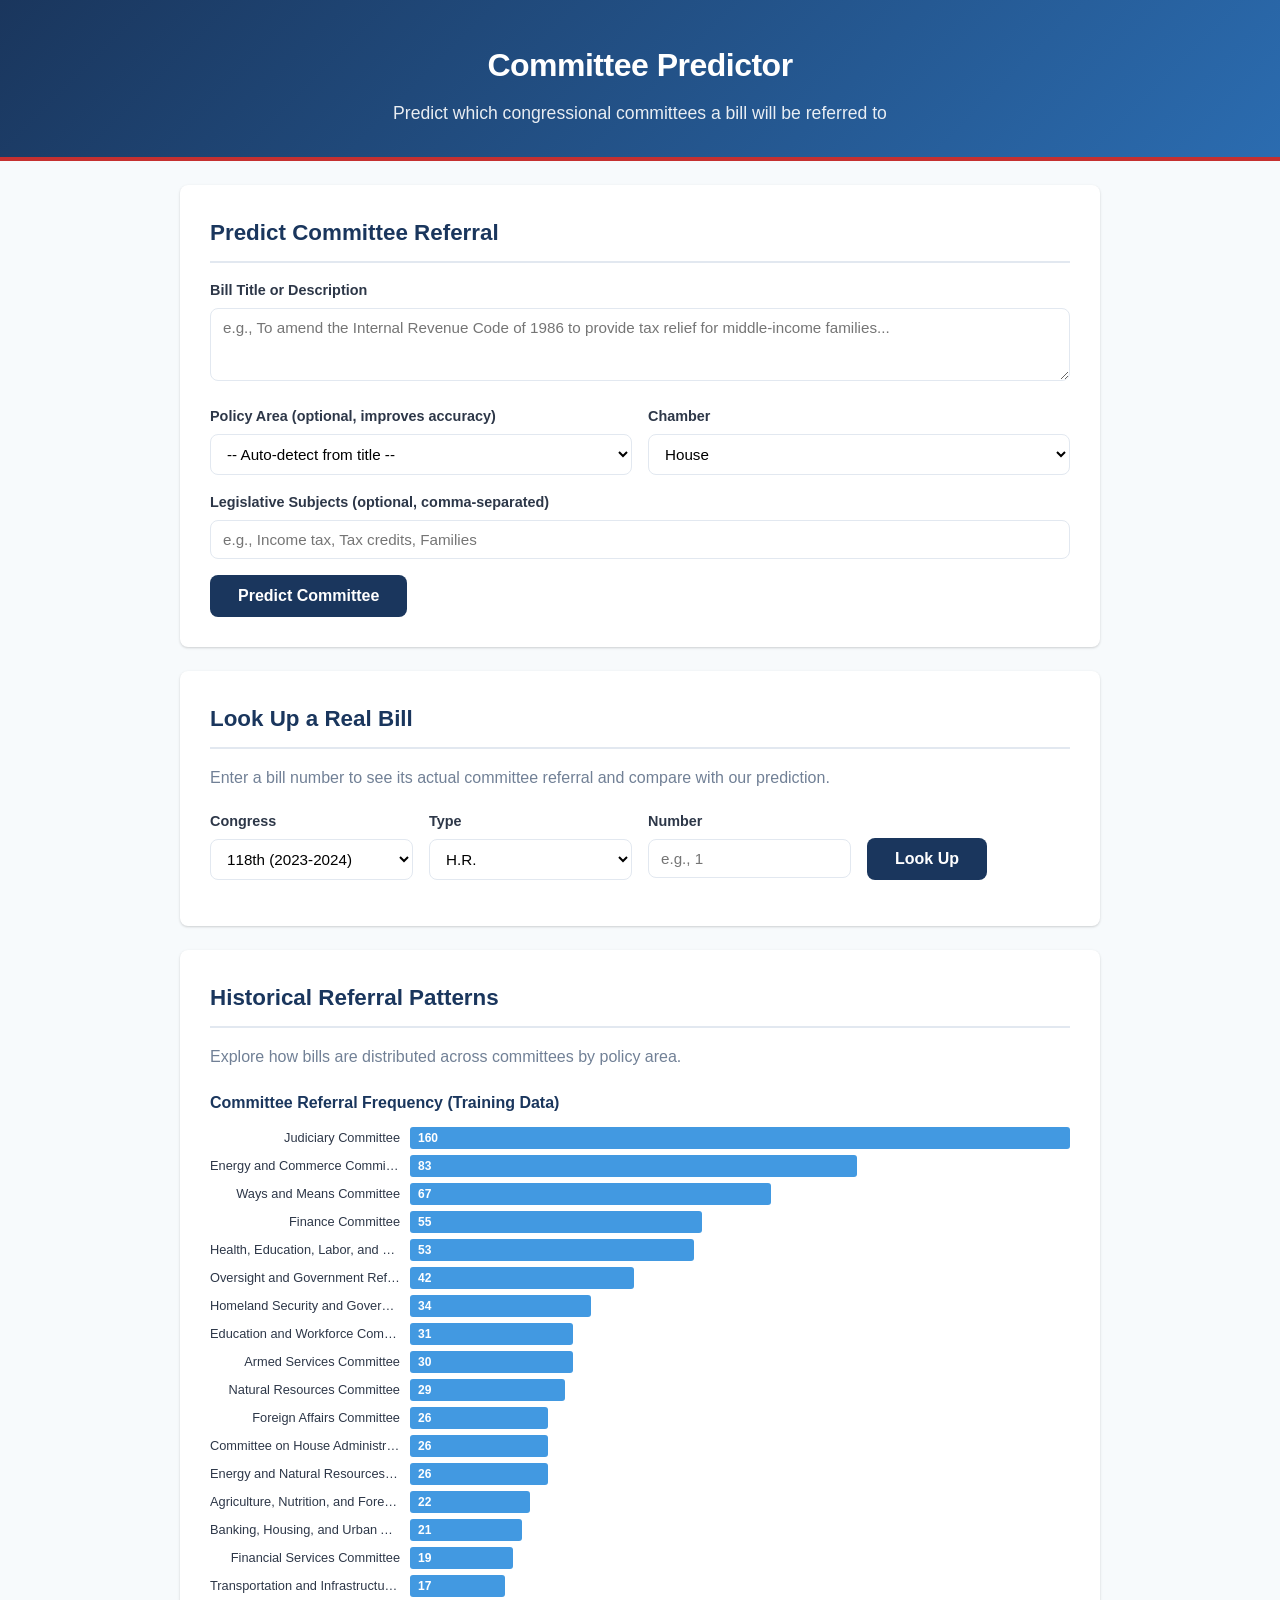
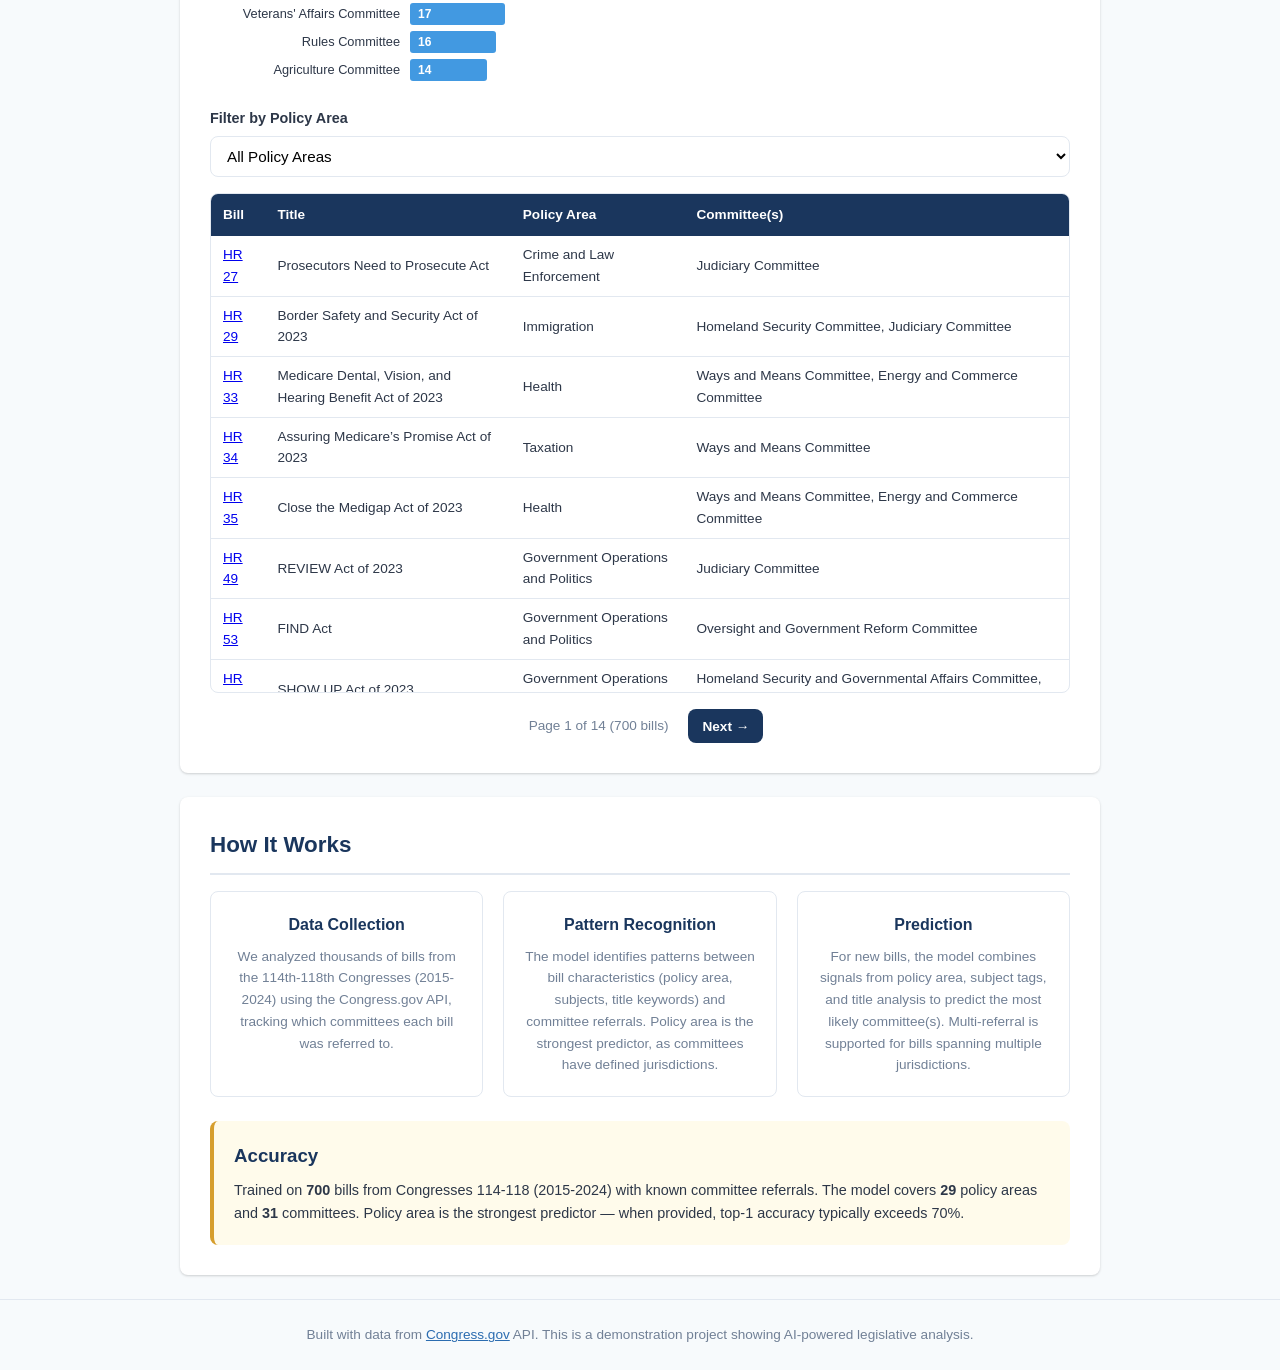
==== webapp/index.html @ cbdc113d "Add prediction model, data collection, and web app - Data collection from Congress.gov API (700+ bil" ====
<!DOCTYPE html>
<html lang="en">
<head>
    <meta charset="UTF-8">
    <meta name="viewport" content="width=device-width, initial-scale=1.0">
    <title>Committee Predictor - Where Will This Bill Go?</title>
    <link rel="stylesheet" href="css/style.css">
</head>
<body>
    <header>
        <div class="container">
            <h1>Committee Predictor</h1>
            <p class="subtitle">Predict which congressional committees a bill will be referred to</p>
        </div>
    </header>

    <main class="container">
        <!-- Prediction Tool -->
        <section class="predict-section" id="predict">
            <h2>Predict Committee Referral</h2>
            <div class="input-group">
                <label for="bill-title">Bill Title or Description</label>
                <textarea id="bill-title" rows="3" placeholder="e.g., To amend the Internal Revenue Code of 1986 to provide tax relief for middle-income families..."></textarea>
            </div>

            <div class="input-row">
                <div class="input-group">
                    <label for="policy-area">Policy Area (optional, improves accuracy)</label>
                    <select id="policy-area">
                        <option value="">-- Auto-detect from title --</option>
                    </select>
                </div>
                <div class="input-group">
                    <label for="chamber">Chamber</label>
                    <select id="chamber">
                        <option value="House">House</option>
                        <option value="Senate">Senate</option>
                    </select>
                </div>
            </div>

            <div class="input-group">
                <label for="subjects-input">Legislative Subjects (optional, comma-separated)</label>
                <input type="text" id="subjects-input" placeholder="e.g., Income tax, Tax credits, Families">
            </div>

            <button id="predict-btn" onclick="runPrediction()">Predict Committee</button>

            <div id="results" class="results-container" style="display: none;">
                <h3>Predicted Committee Referrals</h3>
                <div id="results-list"></div>
                <div id="explanation" class="explanation"></div>
            </div>
        </section>

        <!-- Live Lookup -->
        <section class="lookup-section" id="lookup">
            <h2>Look Up a Real Bill</h2>
            <p class="section-desc">Enter a bill number to see its actual committee referral and compare with our prediction.</p>
            <div class="input-row">
                <div class="input-group">
                    <label for="lookup-congress">Congress</label>
                    <select id="lookup-congress">
                        <option value="119">119th (2025-2026)</option>
                        <option value="118" selected>118th (2023-2024)</option>
                        <option value="117">117th (2021-2022)</option>
                    </select>
                </div>
                <div class="input-group">
                    <label for="lookup-type">Type</label>
                    <select id="lookup-type">
                        <option value="hr">H.R.</option>
                        <option value="s">S.</option>
                        <option value="hjres">H.J.Res.</option>
                        <option value="sjres">S.J.Res.</option>
                    </select>
                </div>
                <div class="input-group">
                    <label for="lookup-number">Number</label>
                    <input type="number" id="lookup-number" placeholder="e.g., 1" min="1">
                </div>
                <div class="input-group" style="align-self: flex-end;">
                    <button id="lookup-btn" onclick="lookupBill()">Look Up</button>
                </div>
            </div>
            <div id="lookup-results" style="display: none;">
                <div id="lookup-bill-info"></div>
                <div class="comparison-grid">
                    <div id="lookup-actual" class="comparison-col">
                        <h4>Actual Referral</h4>
                        <div id="actual-committees"></div>
                    </div>
                    <div id="lookup-predicted" class="comparison-col">
                        <h4>Predicted Referral</h4>
                        <div id="predicted-committees"></div>
                    </div>
                </div>
            </div>
        </section>

        <!-- Dataset Explorer -->
        <section class="dataset-section" id="dataset">
            <h2>Historical Referral Patterns</h2>
            <p class="section-desc">Explore how bills are distributed across committees by policy area.</p>
            <div id="pattern-chart" class="pattern-chart"></div>
            <div class="input-group">
                <label for="dataset-filter">Filter by Policy Area</label>
                <select id="dataset-filter" onchange="filterDataset()">
                    <option value="">All Policy Areas</option>
                </select>
            </div>
            <div id="dataset-table-container">
                <table id="dataset-table">
                    <thead>
                        <tr>
                            <th>Bill</th>
                            <th>Title</th>
                            <th>Policy Area</th>
                            <th>Committee(s)</th>
                        </tr>
                    </thead>
                    <tbody id="dataset-tbody"></tbody>
                </table>
            </div>
            <div class="pagination" id="pagination"></div>
        </section>

        <!-- How It Works -->
        <section class="about-section" id="about">
            <h2>How It Works</h2>
            <div class="about-grid">
                <div class="about-card">
                    <h3>Data Collection</h3>
                    <p>We analyzed thousands of bills from the 114th-118th Congresses (2015-2024) using the Congress.gov API, tracking which committees each bill was referred to.</p>
                </div>
                <div class="about-card">
                    <h3>Pattern Recognition</h3>
                    <p>The model identifies patterns between bill characteristics (policy area, subjects, title keywords) and committee referrals. Policy area is the strongest predictor, as committees have defined jurisdictions.</p>
                </div>
                <div class="about-card">
                    <h3>Prediction</h3>
                    <p>For new bills, the model combines signals from policy area, subject tags, and title analysis to predict the most likely committee(s). Multi-referral is supported for bills spanning multiple jurisdictions.</p>
                </div>
            </div>
            <div class="accuracy-note">
                <h3>Accuracy</h3>
                <p id="accuracy-text">Model accuracy statistics will appear here once loaded.</p>
            </div>
        </section>
    </main>

    <footer>
        <div class="container">
            <p>Built with data from <a href="https://congress.gov" target="_blank">Congress.gov</a> API.
            This is a demonstration project showing AI-powered legislative analysis.</p>
        </div>
    </footer>

    <script src="js/model.js"></script>
    <script src="js/app.js"></script>
</body>
</html>
---- webapp/css/style.css ----
/* === Base Reset & Variables === */
:root {
    --primary: #1a365d;
    --primary-light: #2b6cb0;
    --primary-lighter: #4299e1;
    --accent: #c53030;
    --accent-light: #fc8181;
    --bg: #f7fafc;
    --surface: #ffffff;
    --text: #2d3748;
    --text-light: #718096;
    --border: #e2e8f0;
    --success: #38a169;
    --warning: #d69e2e;
    --radius: 8px;
    --shadow: 0 1px 3px rgba(0,0,0,0.12), 0 1px 2px rgba(0,0,0,0.06);
    --shadow-lg: 0 4px 6px rgba(0,0,0,0.07), 0 10px 15px rgba(0,0,0,0.1);
}

* { box-sizing: border-box; margin: 0; padding: 0; }

body {
    font-family: -apple-system, BlinkMacSystemFont, 'Segoe UI', Roboto, sans-serif;
    color: var(--text);
    background: var(--bg);
    line-height: 1.6;
}

.container {
    max-width: 960px;
    margin: 0 auto;
    padding: 0 20px;
}

/* === Header === */
header {
    background: linear-gradient(135deg, var(--primary) 0%, var(--primary-light) 100%);
    color: white;
    padding: 40px 0 30px;
    text-align: center;
    border-bottom: 4px solid var(--accent);
}

header h1 {
    font-size: 2rem;
    font-weight: 700;
    margin-bottom: 8px;
    letter-spacing: -0.5px;
}

.subtitle {
    font-size: 1.1rem;
    opacity: 0.9;
    font-weight: 300;
}

/* === Sections === */
section {
    background: var(--surface);
    border-radius: var(--radius);
    box-shadow: var(--shadow);
    padding: 30px;
    margin: 24px auto;
}

section h2 {
    font-size: 1.4rem;
    color: var(--primary);
    margin-bottom: 16px;
    padding-bottom: 10px;
    border-bottom: 2px solid var(--border);
}

.section-desc {
    color: var(--text-light);
    margin-bottom: 20px;
}

/* === Form Elements === */
.input-group {
    margin-bottom: 16px;
}

.input-group label {
    display: block;
    font-weight: 600;
    font-size: 0.9rem;
    margin-bottom: 6px;
    color: var(--text);
}

.input-row {
    display: flex;
    gap: 16px;
    flex-wrap: wrap;
}

.input-row .input-group {
    flex: 1;
    min-width: 150px;
}

textarea, input[type="text"], input[type="number"], select {
    width: 100%;
    padding: 10px 12px;
    border: 1px solid var(--border);
    border-radius: var(--radius);
    font-size: 0.95rem;
    font-family: inherit;
    transition: border-color 0.2s;
    background: var(--surface);
}

textarea:focus, input:focus, select:focus {
    outline: none;
    border-color: var(--primary-lighter);
    box-shadow: 0 0 0 3px rgba(66, 153, 225, 0.15);
}

button {
    background: var(--primary);
    color: white;
    border: none;
    padding: 12px 28px;
    border-radius: var(--radius);
    font-size: 1rem;
    font-weight: 600;
    cursor: pointer;
    transition: background 0.2s, transform 0.1s;
}

button:hover {
    background: var(--primary-light);
    transform: translateY(-1px);
}

button:active {
    transform: translateY(0);
}

/* === Results === */
.results-container {
    margin-top: 24px;
    padding-top: 20px;
    border-top: 2px solid var(--border);
}

.results-container h3 {
    font-size: 1.1rem;
    margin-bottom: 16px;
    color: var(--primary);
}

.result-card {
    display: flex;
    align-items: center;
    padding: 14px 16px;
    border: 1px solid var(--border);
    border-radius: var(--radius);
    margin-bottom: 10px;
    transition: border-color 0.2s;
}

.result-card:hover {
    border-color: var(--primary-lighter);
}

.result-rank {
    font-size: 1.4rem;
    font-weight: 700;
    color: var(--text-light);
    width: 36px;
    text-align: center;
    flex-shrink: 0;
}

.result-bar-container {
    flex: 1;
    margin: 0 16px;
}

.result-name {
    font-weight: 600;
    font-size: 0.95rem;
    margin-bottom: 4px;
}

.result-bar {
    height: 8px;
    background: var(--border);
    border-radius: 4px;
    overflow: hidden;
}

.result-bar-fill {
    height: 100%;
    border-radius: 4px;
    transition: width 0.5s ease;
}

.confidence-high { background: var(--success); }
.confidence-med { background: var(--warning); }
.confidence-low { background: var(--primary-lighter); }

.result-confidence {
    font-size: 1.1rem;
    font-weight: 700;
    width: 60px;
    text-align: right;
    flex-shrink: 0;
}

.result-reasons {
    font-size: 0.8rem;
    color: var(--text-light);
    margin-top: 4px;
}

.explanation {
    margin-top: 16px;
    padding: 12px 16px;
    background: #ebf8ff;
    border-radius: var(--radius);
    font-size: 0.9rem;
    color: var(--primary);
    border-left: 4px solid var(--primary-lighter);
}

/* === Lookup === */
.comparison-grid {
    display: grid;
    grid-template-columns: 1fr 1fr;
    gap: 20px;
    margin-top: 20px;
}

.comparison-col h4 {
    font-size: 1rem;
    margin-bottom: 12px;
    color: var(--primary);
}

.comparison-col {
    padding: 16px;
    border-radius: var(--radius);
    border: 1px solid var(--border);
}

#lookup-bill-info {
    padding: 16px;
    background: #f0fff4;
    border-radius: var(--radius);
    margin-bottom: 16px;
    border-left: 4px solid var(--success);
}

#lookup-bill-info h3 {
    font-size: 1rem;
    margin-bottom: 4px;
}

#lookup-bill-info .bill-meta {
    font-size: 0.85rem;
    color: var(--text-light);
}

.committee-tag {
    display: inline-block;
    padding: 6px 12px;
    border-radius: 20px;
    font-size: 0.85rem;
    margin: 4px;
    font-weight: 500;
}

.committee-tag.actual {
    background: #c6f6d5;
    color: #22543d;
}

.committee-tag.predicted {
    background: #bee3f8;
    color: #2a4365;
}

.committee-tag.match {
    background: #c6f6d5;
    color: #22543d;
    border: 2px solid var(--success);
}

.match-indicator {
    margin-top: 12px;
    padding: 8px 12px;
    border-radius: var(--radius);
    font-weight: 600;
    font-size: 0.9rem;
    text-align: center;
}

.match-indicator.correct {
    background: #f0fff4;
    color: var(--success);
}

.match-indicator.partial {
    background: #fffff0;
    color: var(--warning);
}

/* === Pattern Chart === */
.pattern-chart {
    margin-bottom: 20px;
    overflow-x: auto;
}

.chart-bar-group {
    display: flex;
    align-items: center;
    margin-bottom: 6px;
}

.chart-label {
    width: 200px;
    font-size: 0.8rem;
    text-align: right;
    padding-right: 10px;
    flex-shrink: 0;
    overflow: hidden;
    text-overflow: ellipsis;
    white-space: nowrap;
}

.chart-bar {
    height: 22px;
    border-radius: 3px;
    background: var(--primary-lighter);
    transition: width 0.5s ease;
    min-width: 2px;
    display: flex;
    align-items: center;
    padding-left: 8px;
}

.chart-bar span {
    font-size: 0.75rem;
    color: white;
    font-weight: 600;
    white-space: nowrap;
}

/* === Dataset Table === */
#dataset-table-container {
    max-height: 500px;
    overflow-y: auto;
    border: 1px solid var(--border);
    border-radius: var(--radius);
}

table {
    width: 100%;
    border-collapse: collapse;
}

thead {
    position: sticky;
    top: 0;
    z-index: 1;
}

th {
    background: var(--primary);
    color: white;
    padding: 10px 12px;
    text-align: left;
    font-size: 0.85rem;
    font-weight: 600;
}

td {
    padding: 8px 12px;
    border-bottom: 1px solid var(--border);
    font-size: 0.85rem;
}

tr:hover td {
    background: #edf2f7;
}

.pagination {
    display: flex;
    justify-content: center;
    gap: 8px;
    margin-top: 16px;
}

.pagination button {
    padding: 6px 14px;
    font-size: 0.85rem;
}

.pagination button.active {
    background: var(--accent);
}

/* === About === */
.about-grid {
    display: grid;
    grid-template-columns: repeat(3, 1fr);
    gap: 20px;
    margin-bottom: 24px;
}

.about-card {
    padding: 20px;
    border: 1px solid var(--border);
    border-radius: var(--radius);
    text-align: center;
}

.about-card h3 {
    color: var(--primary);
    margin-bottom: 8px;
    font-size: 1rem;
}

.about-card p {
    font-size: 0.85rem;
    color: var(--text-light);
}

.accuracy-note {
    padding: 20px;
    background: #fffbeb;
    border-radius: var(--radius);
    border-left: 4px solid var(--warning);
}

.accuracy-note h3 {
    color: var(--primary);
    margin-bottom: 8px;
}

.accuracy-note p {
    font-size: 0.9rem;
}

/* === Footer === */
footer {
    text-align: center;
    padding: 24px 0;
    color: var(--text-light);
    font-size: 0.85rem;
    border-top: 1px solid var(--border);
    margin-top: 24px;
}

footer a {
    color: var(--primary-light);
}

/* === Loading state === */
.loading {
    text-align: center;
    padding: 20px;
    color: var(--text-light);
}

.loading::after {
    content: "";
    display: inline-block;
    width: 20px;
    height: 20px;
    border: 2px solid var(--border);
    border-top-color: var(--primary);
    border-radius: 50%;
    animation: spin 0.8s linear infinite;
    margin-left: 8px;
    vertical-align: middle;
}

@keyframes spin {
    to { transform: rotate(360deg); }
}

/* === Responsive === */
@media (max-width: 768px) {
    .about-grid {
        grid-template-columns: 1fr;
    }
    .comparison-grid {
        grid-template-columns: 1fr;
    }
    .input-row {
        flex-direction: column;
    }
    .chart-label {
        width: 120px;
        font-size: 0.7rem;
    }
    header h1 {
        font-size: 1.5rem;
    }
}
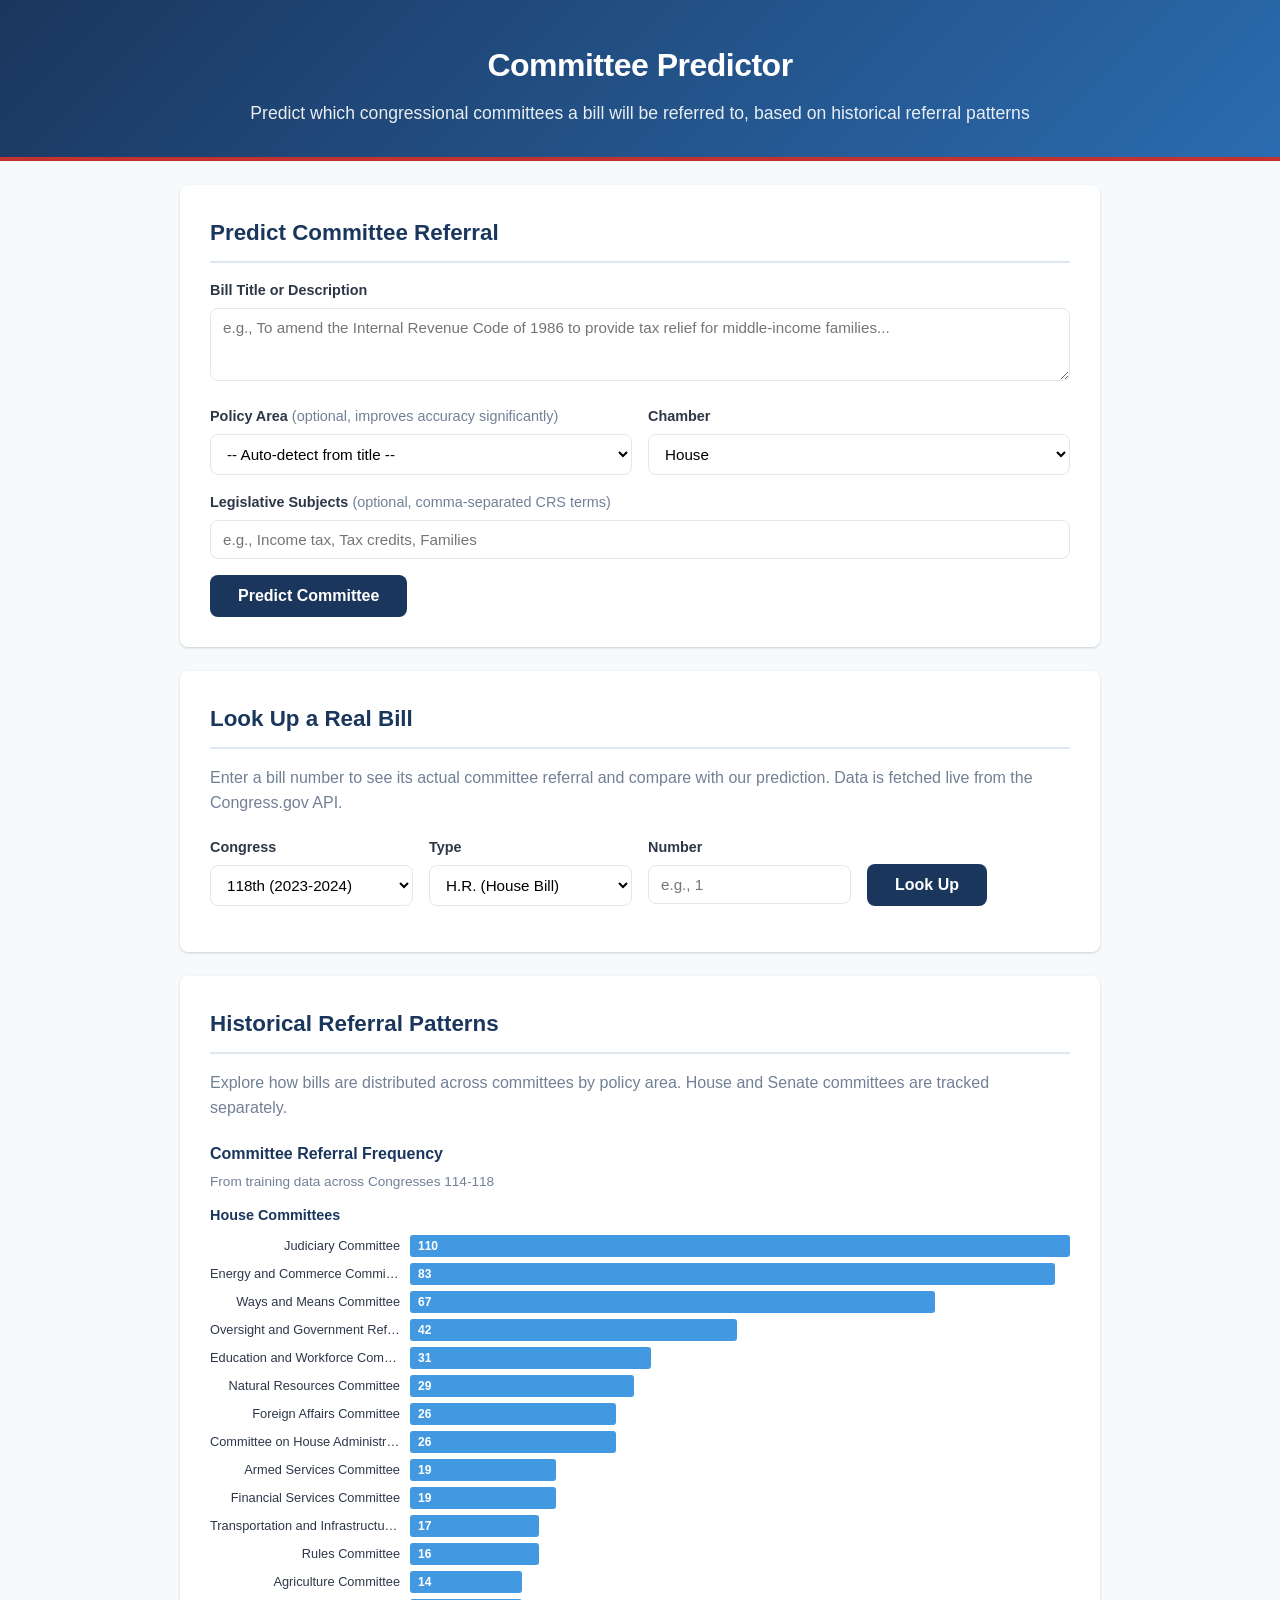
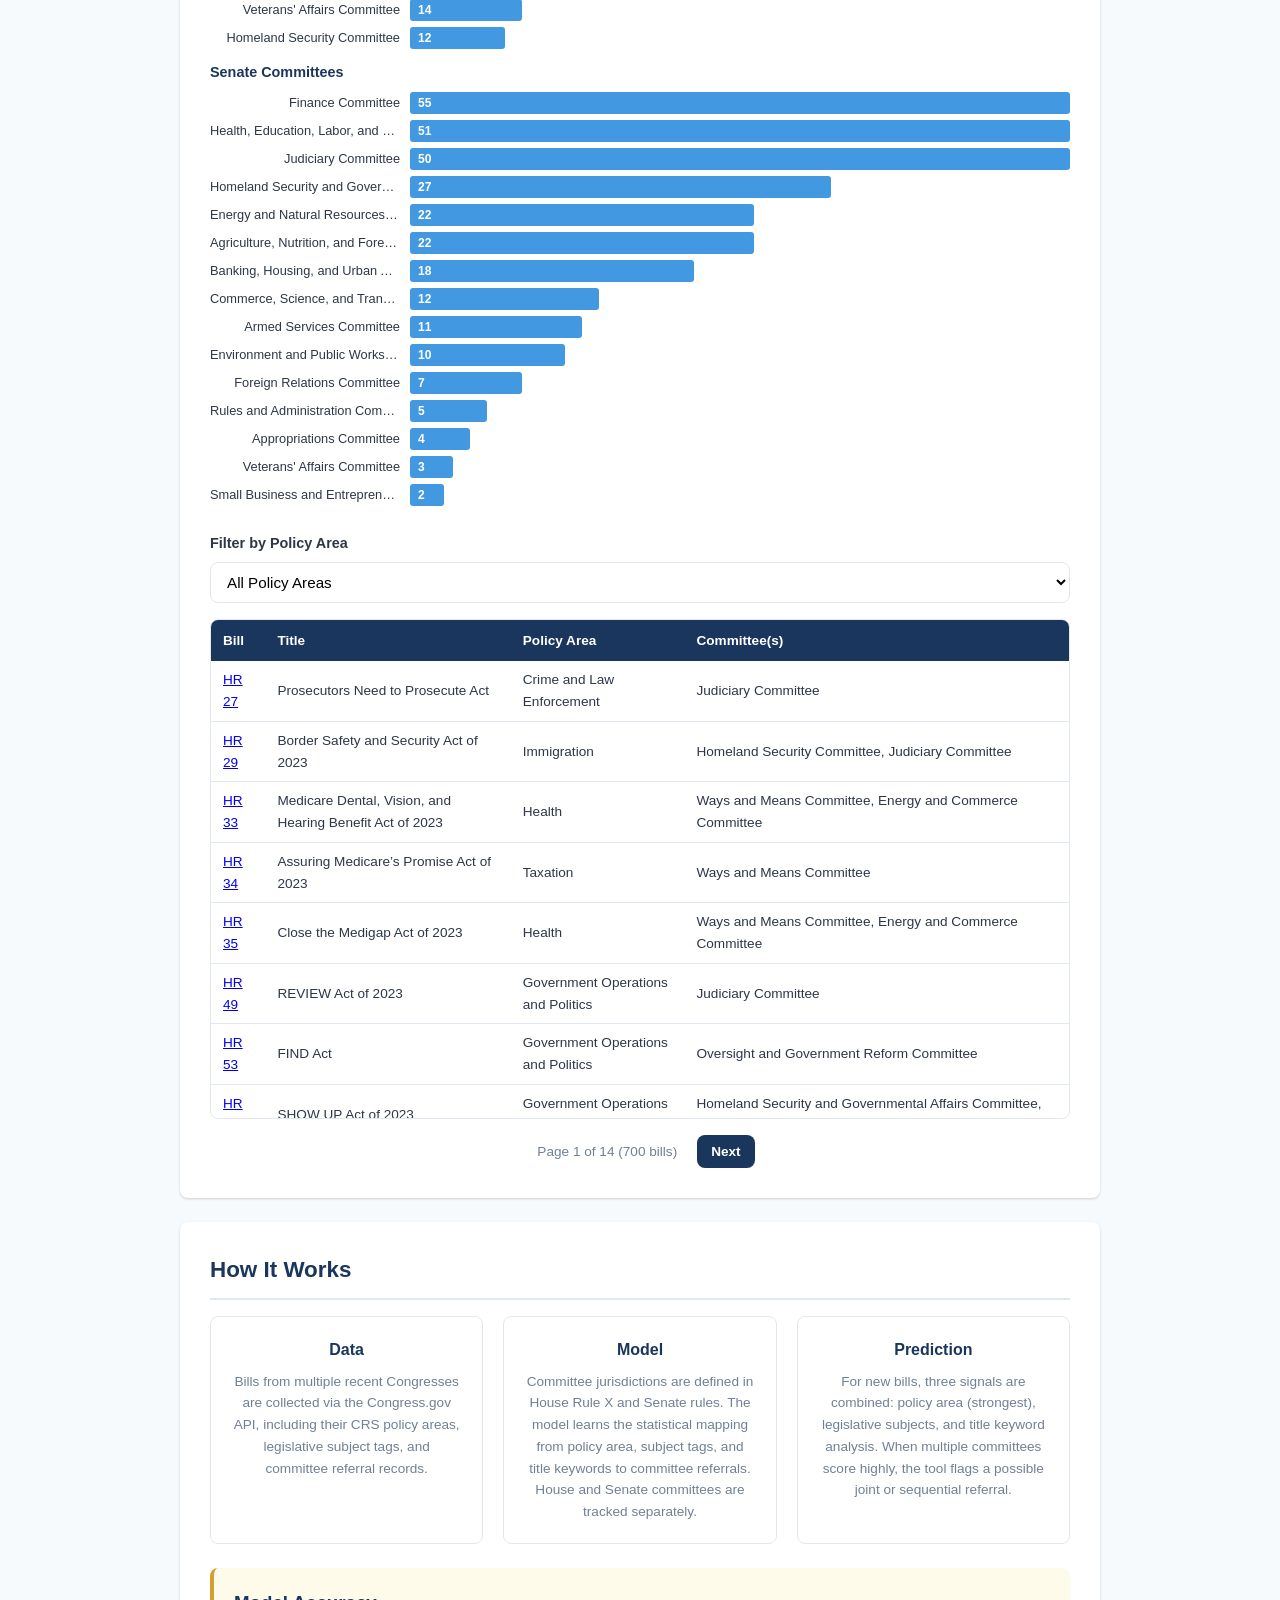
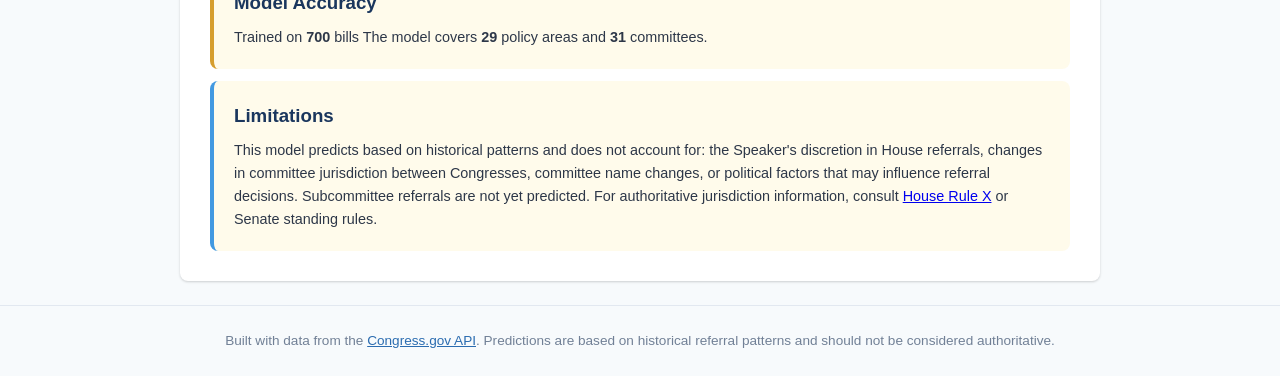
==== commit e6c11001: "Major improvements based on DC expert review - Separate House/Senate committees properly (distinct e" ====
--- a/webapp/index.html
+++ b/webapp/index.html
@@ -10,7 +10,7 @@
     <header>
         <div class="container">
             <h1>Committee Predictor</h1>
-            <p class="subtitle">Predict which congressional committees a bill will be referred to</p>
+            <p class="subtitle">Predict which congressional committees a bill will be referred to, based on historical referral patterns</p>
         </div>
     </header>
 
@@ -25,7 +25,7 @@
 
             <div class="input-row">
                 <div class="input-group">
-                    <label for="policy-area">Policy Area (optional, improves accuracy)</label>
+                    <label for="policy-area">Policy Area <span style="font-weight: normal; color: var(--text-light);">(optional, improves accuracy significantly)</span></label>
                     <select id="policy-area">
                         <option value="">-- Auto-detect from title --</option>
                     </select>
@@ -40,7 +40,7 @@
             </div>
 
             <div class="input-group">
-                <label for="subjects-input">Legislative Subjects (optional, comma-separated)</label>
+                <label for="subjects-input">Legislative Subjects <span style="font-weight: normal; color: var(--text-light);">(optional, comma-separated CRS terms)</span></label>
                 <input type="text" id="subjects-input" placeholder="e.g., Income tax, Tax credits, Families">
             </div>
 
@@ -56,7 +56,7 @@
         <!-- Live Lookup -->
         <section class="lookup-section" id="lookup">
             <h2>Look Up a Real Bill</h2>
-            <p class="section-desc">Enter a bill number to see its actual committee referral and compare with our prediction.</p>
+            <p class="section-desc">Enter a bill number to see its actual committee referral and compare with our prediction. Data is fetched live from the Congress.gov API.</p>
             <div class="input-row">
                 <div class="input-group">
                     <label for="lookup-congress">Congress</label>
@@ -64,15 +64,20 @@
                         <option value="119">119th (2025-2026)</option>
                         <option value="118" selected>118th (2023-2024)</option>
                         <option value="117">117th (2021-2022)</option>
+                        <option value="116">116th (2019-2020)</option>
                     </select>
                 </div>
                 <div class="input-group">
                     <label for="lookup-type">Type</label>
                     <select id="lookup-type">
-                        <option value="hr">H.R.</option>
-                        <option value="s">S.</option>
+                        <option value="hr">H.R. (House Bill)</option>
+                        <option value="s">S. (Senate Bill)</option>
                         <option value="hjres">H.J.Res.</option>
                         <option value="sjres">S.J.Res.</option>
+                        <option value="hconres">H.Con.Res.</option>
+                        <option value="sconres">S.Con.Res.</option>
+                        <option value="hres">H.Res.</option>
+                        <option value="sres">S.Res.</option>
                     </select>
                 </div>
                 <div class="input-group">
@@ -101,7 +106,7 @@
         <!-- Dataset Explorer -->
         <section class="dataset-section" id="dataset">
             <h2>Historical Referral Patterns</h2>
-            <p class="section-desc">Explore how bills are distributed across committees by policy area.</p>
+            <p class="section-desc">Explore how bills are distributed across committees by policy area. House and Senate committees are tracked separately.</p>
             <div id="pattern-chart" class="pattern-chart"></div>
             <div class="input-group">
                 <label for="dataset-filter">Filter by Policy Area</label>
@@ -130,29 +135,33 @@
             <h2>How It Works</h2>
             <div class="about-grid">
                 <div class="about-card">
-                    <h3>Data Collection</h3>
-                    <p>We analyzed thousands of bills from the 114th-118th Congresses (2015-2024) using the Congress.gov API, tracking which committees each bill was referred to.</p>
+                    <h3>Data</h3>
+                    <p>Bills from multiple recent Congresses are collected via the Congress.gov API, including their CRS policy areas, legislative subject tags, and committee referral records.</p>
                 </div>
                 <div class="about-card">
-                    <h3>Pattern Recognition</h3>
-                    <p>The model identifies patterns between bill characteristics (policy area, subjects, title keywords) and committee referrals. Policy area is the strongest predictor, as committees have defined jurisdictions.</p>
+                    <h3>Model</h3>
+                    <p>Committee jurisdictions are defined in House Rule X and Senate rules. The model learns the statistical mapping from policy area, subject tags, and title keywords to committee referrals. House and Senate committees are tracked separately.</p>
                 </div>
                 <div class="about-card">
                     <h3>Prediction</h3>
-                    <p>For new bills, the model combines signals from policy area, subject tags, and title analysis to predict the most likely committee(s). Multi-referral is supported for bills spanning multiple jurisdictions.</p>
+                    <p>For new bills, three signals are combined: policy area (strongest), legislative subjects, and title keyword analysis. When multiple committees score highly, the tool flags a possible joint or sequential referral.</p>
                 </div>
             </div>
             <div class="accuracy-note">
-                <h3>Accuracy</h3>
-                <p id="accuracy-text">Model accuracy statistics will appear here once loaded.</p>
+                <h3>Model Accuracy</h3>
+                <p id="accuracy-text">Loading evaluation metrics...</p>
+            </div>
+            <div class="accuracy-note" style="margin-top: 12px; border-left-color: var(--primary-lighter);">
+                <h3>Limitations</h3>
+                <p>This model predicts based on historical patterns and does not account for: the Speaker's discretion in House referrals, changes in committee jurisdiction between Congresses, committee name changes, or political factors that may influence referral decisions. Subcommittee referrals are not yet predicted. For authoritative jurisdiction information, consult <a href="https://rules.house.gov/sites/republicans.rules118.house.gov/files/documents/Rules-of-the-House-2023.pdf" target="_blank">House Rule X</a> or Senate standing rules.</p>
             </div>
         </section>
     </main>
 
     <footer>
         <div class="container">
-            <p>Built with data from <a href="https://congress.gov" target="_blank">Congress.gov</a> API.
-            This is a demonstration project showing AI-powered legislative analysis.</p>
+            <p>Built with data from the <a href="https://api.congress.gov" target="_blank">Congress.gov API</a>.
+            Predictions are based on historical referral patterns and should not be considered authoritative.</p>
         </div>
     </footer>
 
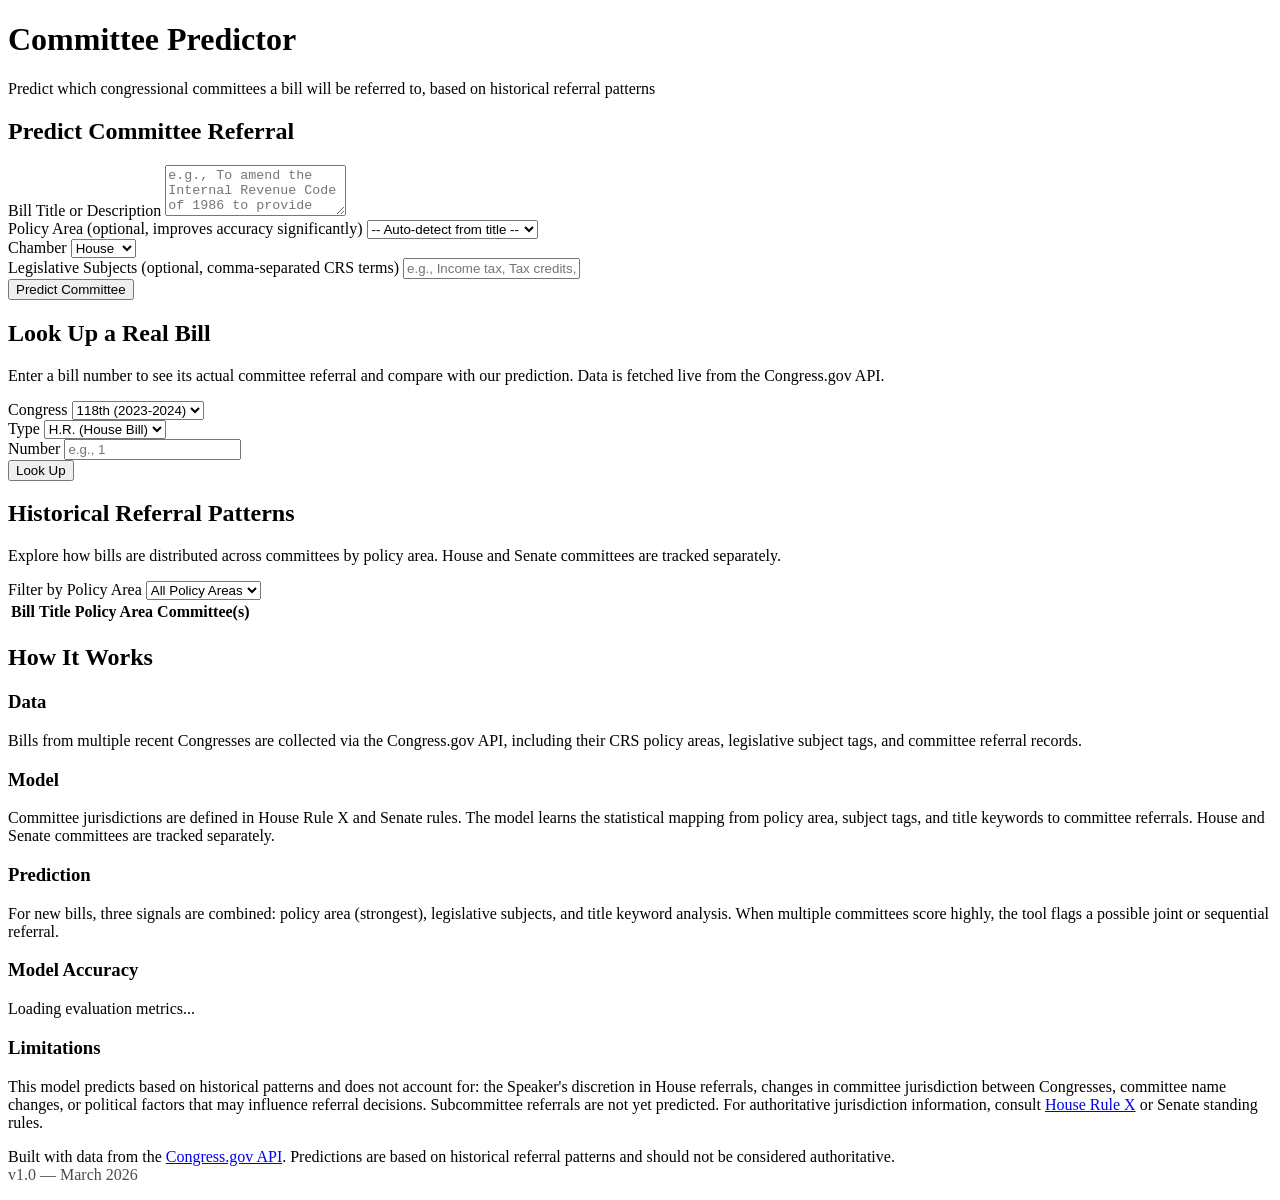
==== commit 08c96120: "Final polish: version stamp in footer, after action report" ====
--- a/webapp/index.html
+++ b/webapp/index.html
@@ -161,7 +161,8 @@
     <footer>
         <div class="container">
             <p>Built with data from the <a href="https://api.congress.gov" target="_blank">Congress.gov API</a>.
-            Predictions are based on historical referral patterns and should not be considered authoritative.</p>
+            Predictions are based on historical referral patterns and should not be considered authoritative.<br>
+            <span style="opacity: 0.7;">v1.0 &mdash; March 2026</span></p>
         </div>
     </footer>
 
